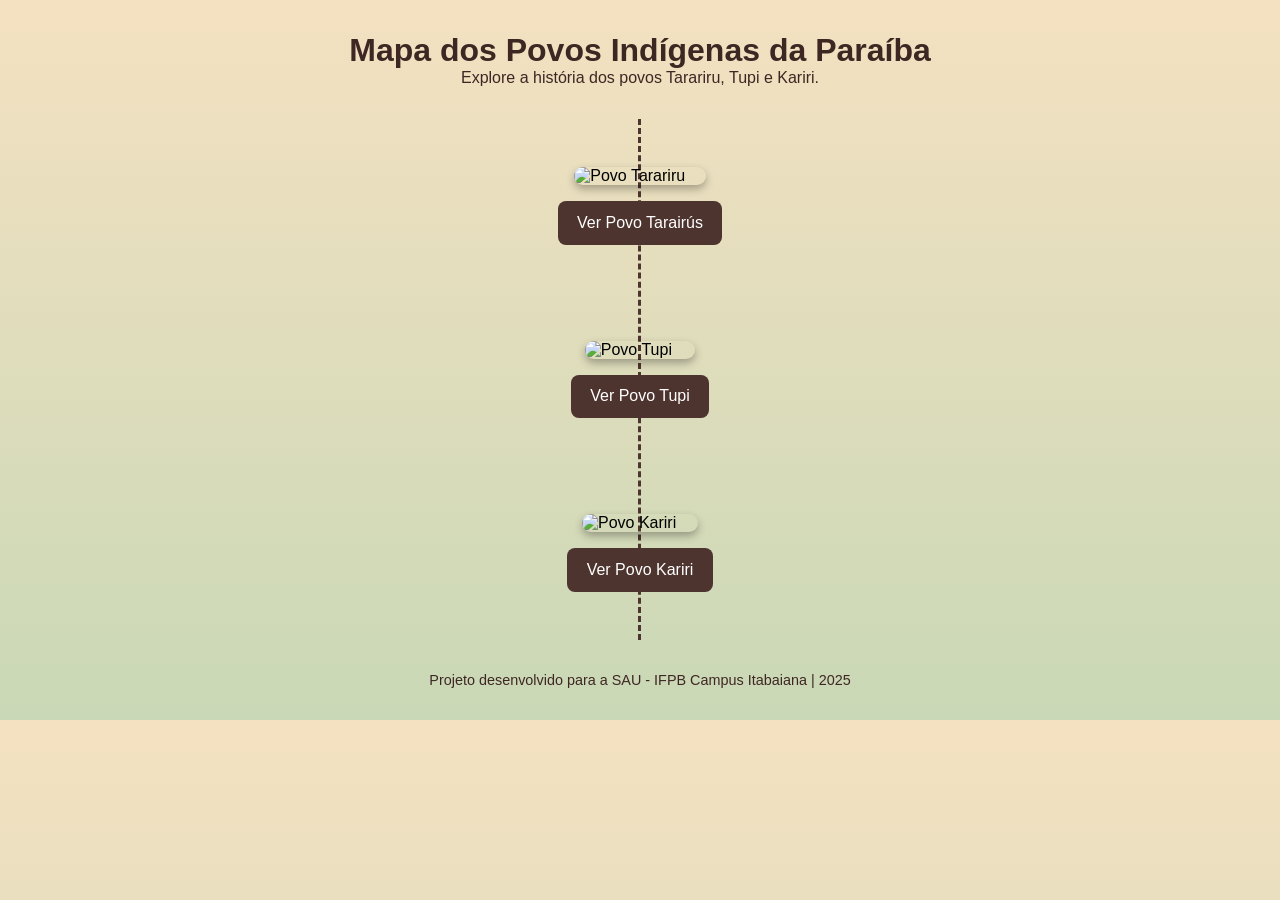
==== index.html @ 6c1794b5 "Rename Index.html to index.html" ====
<!DOCTYPE html><html lang="pt-BR">
<head>
  <meta charset="UTF-8">
  <meta name="viewport" content="width=device-width, initial-scale=1.0">
  <title>Mapa dos Povos Indígenas da Paraíba</title>
  <style>
    * {
      margin: 0;
      padding: 0;
      box-sizing: border-box;
    }
    body {
      font-family: 'Poppins', sans-serif;
      background: linear-gradient(180deg, #f4e1c1, #c9d8b6);
      overflow-x: hidden;
    }header {
  text-align: center;
  padding: 2rem;
  color: #3e2723;
}

.mapa {
  position: relative;
  width: 100%;
  max-width: 900px;
  margin: 0 auto;
  display: flex;
  flex-direction: column;
  align-items: center;
}

.linha-tracejada {
  position: absolute;
  top: 0;
  left: 50%;
  transform: translateX(-50%);
  width: 4px;
  height: 100%;
  border-left: 3px dashed #4e342e;
  z-index: 0;
}

.povo {
  position: relative;
  z-index: 1;
  display: flex;
  flex-direction: column;
  align-items: center;
  margin: 3rem 0;
}

.povo img {
  width: 80%;
  max-width: 320px;
  border-radius: 15px;
  box-shadow: 0 4px 8px rgba(0,0,0,0.3);
}

.povo button {
  margin-top: 1rem;
  background: #4e342e;
  color: #fff;
  border: none;
  padding: 0.8rem 1.2rem;
  border-radius: 8px;
  font-size: 1rem;
  cursor: pointer;
  transition: 0.3s;
}

.povo button:hover {
  background: #6d4c41;
}

footer {
  text-align: center;
  margin: 2rem;
  color: #3e2723;
  font-size: 0.9rem;
}

@media (max-width: 600px) {
  header h1 {
    font-size: 1.4rem;
  }
  .povo img {
    width: 90%;
  }
}

  </style>
</head>
<body>
  <header>
    <h1>Mapa dos Povos Indígenas da Paraíba</h1>
    <p>Explore a história dos povos Tarariru, Tupi e Kariri.</p>
  </header>  <main class="mapa">
    <div class="linha-tracejada"></div><div class="povo">
  <img src="https://auniao.pb.gov.br/noticias/caderno_paraiba/paraiba-e-sinonimo-de-terra-indigena/indios-potiguaras-roberto-guedes-4-1.jpg" alt="Povo Tarariru">
  <button onclick="window.location.href='tarariru.html'">Ver Povo Tarairús</button>
</div>

<div class="povo">
  <img src="https://upload.wikimedia.org/wikipedia/commons/0/00/Homtupinamba.jpg" alt="Povo Tupi">
  <button onclick="window.location.href='tupi.html'">Ver Povo Tupi</button>
</div>

<div class="povo">
  <img src="https://paraibacriativa.com.br/wp-content/uploads/2015/11/culturas_identitarias_indios_cariris1.jpg" alt="Povo Kariri">
  <button onclick="window.location.href='kariri.html'">Ver Povo Kariri</button>
</div>

  </main>  <footer>
    <p>Projeto desenvolvido para a SAU - IFPB Campus Itabaiana | 2025</p>
  </footer>
</body>
</html>
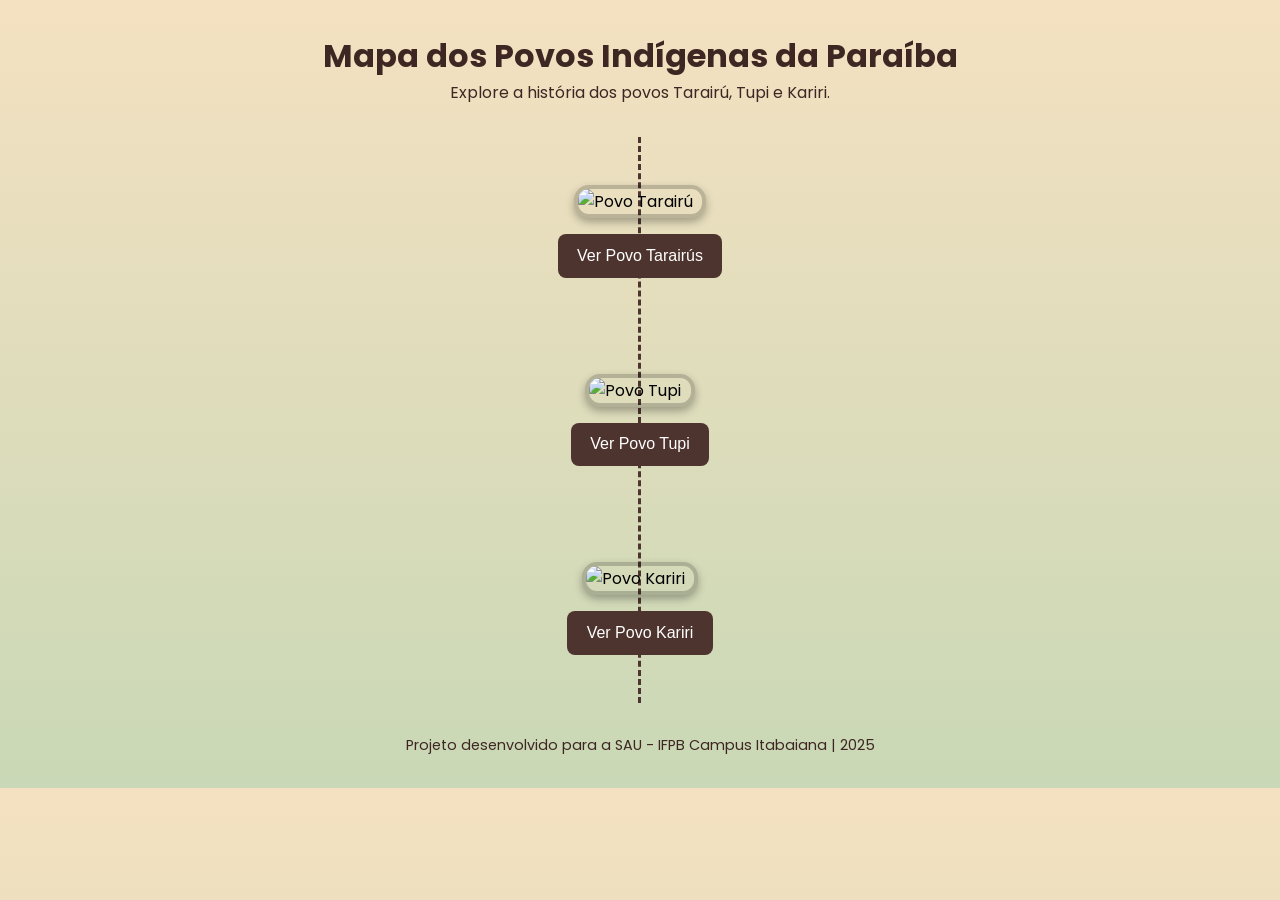
==== commit 7ade71f5: "Update index.html" ====
--- a/index.html
+++ b/index.html
@@ -1,116 +1,131 @@
-<!DOCTYPE html><html lang="pt-BR">
+<!DOCTYPE html>
+<html lang="pt-BR">
 <head>
   <meta charset="UTF-8">
   <meta name="viewport" content="width=device-width, initial-scale=1.0">
+  <meta name="description" content="Mapa interativo dos povos indígenas da Paraíba: Tarairús, Tupi e Kariri. Explore sua história, cultura e território.">
   <title>Mapa dos Povos Indígenas da Paraíba</title>
+
+  <!-- Importando a fonte Poppins -->
+  <link href="https://fonts.googleapis.com/css2?family=Poppins:wght@300;400;600;700&display=swap" rel="stylesheet">
+
   <style>
     * {
       margin: 0;
       padding: 0;
       box-sizing: border-box;
     }
+
     body {
       font-family: 'Poppins', sans-serif;
       background: linear-gradient(180deg, #f4e1c1, #c9d8b6);
       overflow-x: hidden;
-    }header {
-  text-align: center;
-  padding: 2rem;
-  color: #3e2723;
-}
+    }
 
-.mapa {
-  position: relative;
-  width: 100%;
-  max-width: 900px;
-  margin: 0 auto;
-  display: flex;
-  flex-direction: column;
-  align-items: center;
-}
+    header {
+      text-align: center;
+      padding: 2rem;
+      color: #3e2723;
+    }
 
-.linha-tracejada {
-  position: absolute;
-  top: 0;
-  left: 50%;
-  transform: translateX(-50%);
-  width: 4px;
-  height: 100%;
-  border-left: 3px dashed #4e342e;
-  z-index: 0;
-}
+    .mapa {
+      position: relative;
+      width: 100%;
+      max-width: 900px;
+      margin: 0 auto;
+      display: flex;
+      flex-direction: column;
+      align-items: center;
+    }
 
-.povo {
-  position: relative;
-  z-index: 1;
-  display: flex;
-  flex-direction: column;
-  align-items: center;
-  margin: 3rem 0;
-}
+    .linha-tracejada {
+      position: absolute;
+      top: 0;
+      left: 50%;
+      transform: translateX(-50%);
+      width: 4px;
+      height: 100%;
+      border-left: 3px dashed #4e342e;
+      z-index: 0;
+    }
 
-.povo img {
-  width: 80%;
-  max-width: 320px;
-  border-radius: 15px;
-  box-shadow: 0 4px 8px rgba(0,0,0,0.3);
-}
+    .povo {
+      position: relative;
+      z-index: 1;
+      display: flex;
+      flex-direction: column;
+      align-items: center;
+      margin: 3rem 0;
+    }
 
-.povo button {
-  margin-top: 1rem;
-  background: #4e342e;
-  color: #fff;
-  border: none;
-  padding: 0.8rem 1.2rem;
-  border-radius: 8px;
-  font-size: 1rem;
-  cursor: pointer;
-  transition: 0.3s;
-}
+    .povo img {
+      width: 80%;
+      max-width: 320px;
+      border-radius: 15px;
+      box-shadow: 0 4px 8px rgba(0,0,0,0.3);
+      border: 4px solid rgba(0,0,0,0.2);
+    }
 
-.povo button:hover {
-  background: #6d4c41;
-}
+    .povo button {
+      margin-top: 1rem;
+      background: #4e342e;
+      color: #fff;
+      border: none;
+      padding: 0.8rem 1.2rem;
+      border-radius: 8px;
+      font-size: 1rem;
+      cursor: pointer;
+      transition: 0.3s;
+    }
 
-footer {
-  text-align: center;
-  margin: 2rem;
-  color: #3e2723;
-  font-size: 0.9rem;
-}
+    .povo button:hover {
+      background: #6d4c41;
+    }
 
-@media (max-width: 600px) {
-  header h1 {
-    font-size: 1.4rem;
-  }
-  .povo img {
-    width: 90%;
-  }
-}
+    footer {
+      text-align: center;
+      margin: 2rem;
+      color: #3e2723;
+      font-size: 0.9rem;
+    }
 
+    @media (max-width: 600px) {
+      header h1 {
+        font-size: 1.4rem;
+      }
+      .povo img {
+        width: 90%;
+      }
+    }
   </style>
 </head>
+
 <body>
   <header>
     <h1>Mapa dos Povos Indígenas da Paraíba</h1>
-    <p>Explore a história dos povos Tarariru, Tupi e Kariri.</p>
-  </header>  <main class="mapa">
-    <div class="linha-tracejada"></div><div class="povo">
-  <img src="https://auniao.pb.gov.br/noticias/caderno_paraiba/paraiba-e-sinonimo-de-terra-indigena/indios-potiguaras-roberto-guedes-4-1.jpg" alt="Povo Tarariru">
-  <button onclick="window.location.href='tarariru.html'">Ver Povo Tarairús</button>
-</div>
+    <p>Explore a história dos povos Tarairú, Tupi e Kariri.</p>
+  </header>
 
-<div class="povo">
-  <img src="https://upload.wikimedia.org/wikipedia/commons/0/00/Homtupinamba.jpg" alt="Povo Tupi">
-  <button onclick="window.location.href='tupi.html'">Ver Povo Tupi</button>
-</div>
+  <main class="mapa">
+    <div class="linha-tracejada"></div>
 
-<div class="povo">
-  <img src="https://paraibacriativa.com.br/wp-content/uploads/2015/11/culturas_identitarias_indios_cariris1.jpg" alt="Povo Kariri">
-  <button onclick="window.location.href='kariri.html'">Ver Povo Kariri</button>
-</div>
+    <div class="povo">
+      <img src="https://auniao.pb.gov.br/noticias/caderno_paraiba/paraiba-e-sinonimo-de-terra-indigena/indios-potiguaras-roberto-guedes-4-1.jpg" alt="Povo Tarairú">
+      <button onclick="window.location.href='tarariru.html'">Ver Povo Tarairús</button>
+    </div>
 
-  </main>  <footer>
+    <div class="povo">
+      <img src="https://upload.wikimedia.org/wikipedia/commons/0/00/Homtupinamba.jpg" alt="Povo Tupi">
+      <button onclick="window.location.href='tupi.html'">Ver Povo Tupi</button>
+    </div>
+
+    <div class="povo">
+      <img src="https://paraibacriativa.com.br/wp-content/uploads/2015/11/culturas_identitarias_indios_cariris1.jpg" alt="Povo Kariri">
+      <button onclick="window.location.href='kariri.html'">Ver Povo Kariri</button>
+    </div>
+  </main>
+
+  <footer>
     <p>Projeto desenvolvido para a SAU - IFPB Campus Itabaiana | 2025</p>
   </footer>
 </body>
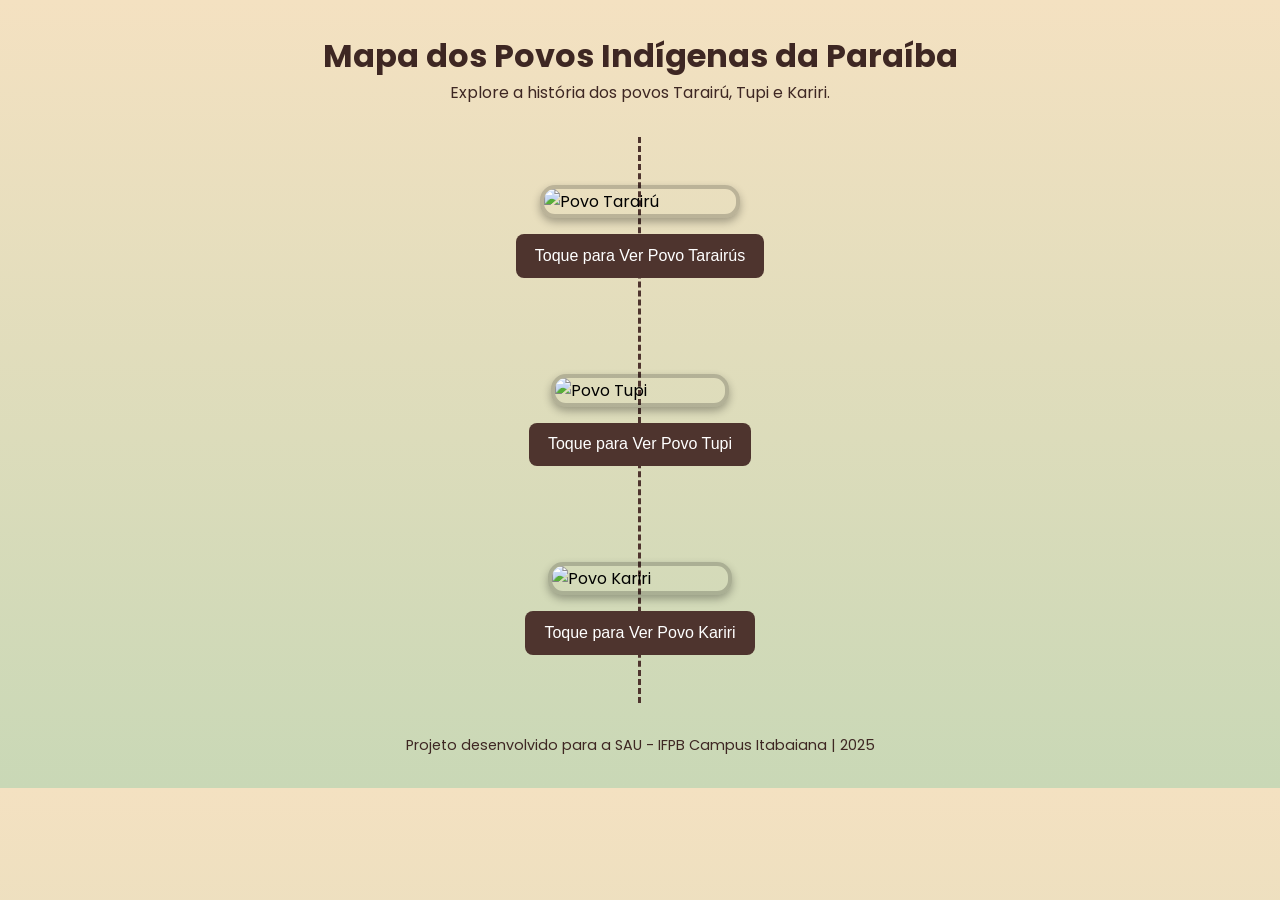
==== commit 7e313b60: "Atualizar o index.html" ====
--- a/index.html
+++ b/index.html
@@ -111,17 +111,17 @@
 
     <div class="povo">
       <img src="https://auniao.pb.gov.br/noticias/caderno_paraiba/paraiba-e-sinonimo-de-terra-indigena/indios-potiguaras-roberto-guedes-4-1.jpg" alt="Povo Tarairú">
-      <button onclick="window.location.href='tarariru.html'">Ver Povo Tarairús</button>
+      <button onclick="window.location.href='tarariru.html'">Toque para Ver Povo Tarairús</button>
     </div>
 
     <div class="povo">
       <img src="https://upload.wikimedia.org/wikipedia/commons/0/00/Homtupinamba.jpg" alt="Povo Tupi">
-      <button onclick="window.location.href='tupi.html'">Ver Povo Tupi</button>
+      <button onclick="window.location.href='tupi.html'">Toque para Ver Povo Tupi</button>
     </div>
 
     <div class="povo">
       <img src="https://paraibacriativa.com.br/wp-content/uploads/2015/11/culturas_identitarias_indios_cariris1.jpg" alt="Povo Kariri">
-      <button onclick="window.location.href='kariri.html'">Ver Povo Kariri</button>
+      <button onclick="window.location.href='kariri.html'">Toque para Ver Povo Kariri</button>
     </div>
   </main>
 
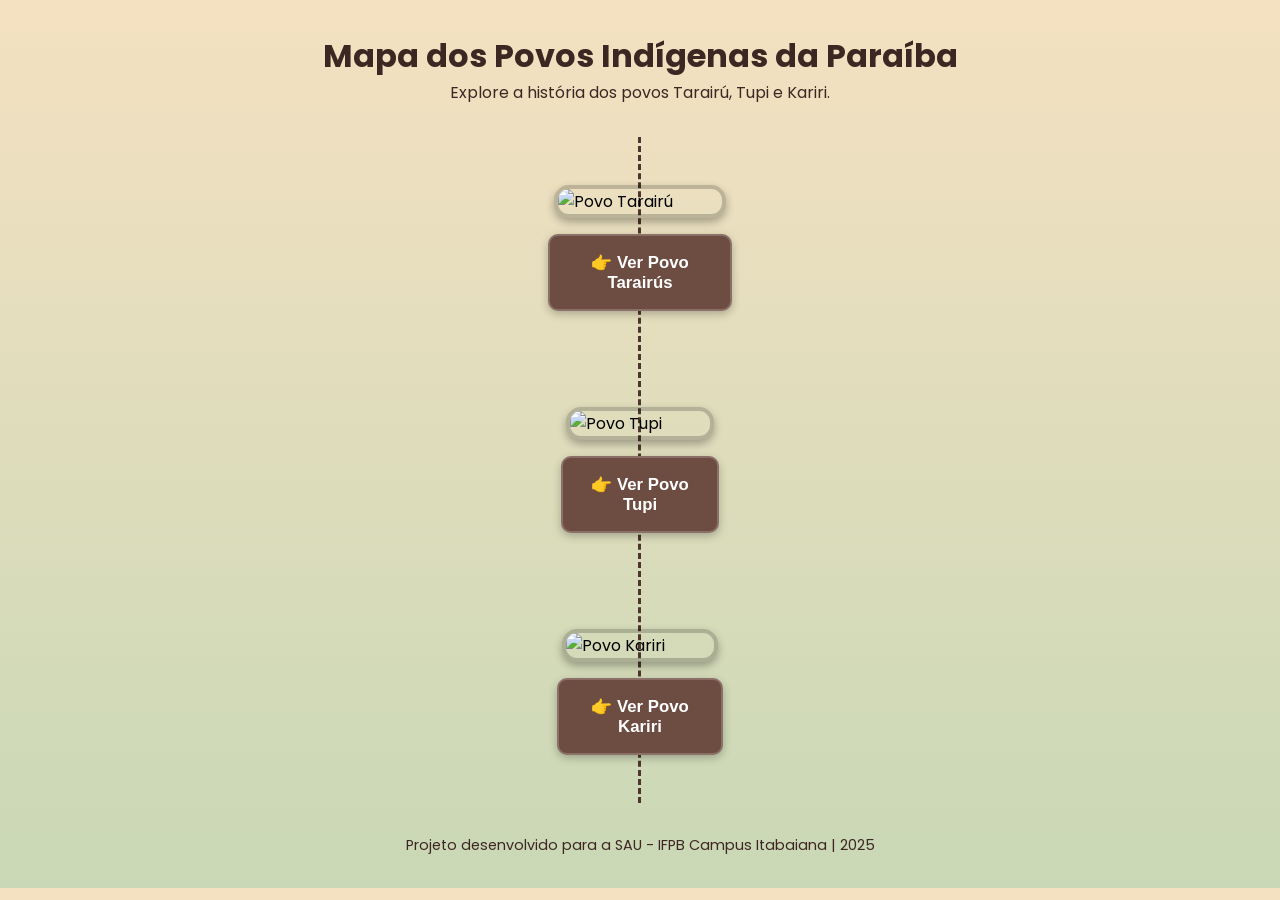
==== commit ef30b227: "Atualizar o index.html alteração de botões e adição de animação." ====
--- a/index.html
+++ b/index.html
@@ -6,7 +6,7 @@
   <meta name="description" content="Mapa interativo dos povos indígenas da Paraíba: Tarairús, Tupi e Kariri. Explore sua história, cultura e território.">
   <title>Mapa dos Povos Indígenas da Paraíba</title>
 
-  <!-- Importando a fonte Poppins -->
+  <!-- Fonte Poppins -->
   <link href="https://fonts.googleapis.com/css2?family=Poppins:wght@300;400;600;700&display=swap" rel="stylesheet">
 
   <style>
@@ -66,20 +66,41 @@
       border: 4px solid rgba(0,0,0,0.2);
     }
 
+    /* EFEITO PULSANTE + COR DISCRETA */
     .povo button {
       margin-top: 1rem;
-      background: #4e342e;
+      background: #6d4c41;
       color: #fff;
       border: none;
-      padding: 0.8rem 1.2rem;
-      border-radius: 8px;
-      font-size: 1rem;
+      padding: 1rem 1.4rem;
+      border-radius: 10px;
+      font-size: 1.05rem;
+      font-weight: 600;
       cursor: pointer;
-      transition: 0.3s;
+      width: 85%;
+      max-width: 300px;
+      text-align: center;
+      box-shadow: 0 3px 8px rgba(0,0,0,0.25);
+      border: 2px solid #ffffff33;
+      display: flex;
+      justify-content: center;
+      align-items: center;
+      gap: 8px;
+
+      /* efeito pulsante suave */
+      animation: pulse 1.9s infinite ease-in-out;
+      transition: 0.25s;
     }
 
     .povo button:hover {
-      background: #6d4c41;
+      background: #8d6e63;
+      transform: scale(1.05);
+    }
+
+    @keyframes pulse {
+      0% { transform: scale(1); }
+      50% { transform: scale(1.04); }
+      100% { transform: scale(1); }
     }
 
     footer {
@@ -111,17 +132,17 @@
 
     <div class="povo">
       <img src="https://auniao.pb.gov.br/noticias/caderno_paraiba/paraiba-e-sinonimo-de-terra-indigena/indios-potiguaras-roberto-guedes-4-1.jpg" alt="Povo Tarairú">
-      <button onclick="window.location.href='tarariru.html'">Toque para Ver Povo Tarairús</button>
+      <button onclick="window.location.href='tarariru.html'">👉 Ver Povo Tarairús</button>
     </div>
 
     <div class="povo">
       <img src="https://upload.wikimedia.org/wikipedia/commons/0/00/Homtupinamba.jpg" alt="Povo Tupi">
-      <button onclick="window.location.href='tupi.html'">Toque para Ver Povo Tupi</button>
+      <button onclick="window.location.href='tupi.html'">👉 Ver Povo Tupi</button>
     </div>
 
     <div class="povo">
       <img src="https://paraibacriativa.com.br/wp-content/uploads/2015/11/culturas_identitarias_indios_cariris1.jpg" alt="Povo Kariri">
-      <button onclick="window.location.href='kariri.html'">Toque para Ver Povo Kariri</button>
+      <button onclick="window.location.href='kariri.html'">👉 Ver Povo Kariri</button>
     </div>
   </main>
 
@@ -129,4 +150,4 @@
     <p>Projeto desenvolvido para a SAU - IFPB Campus Itabaiana | 2025</p>
   </footer>
 </body>
-</html>
+</html>
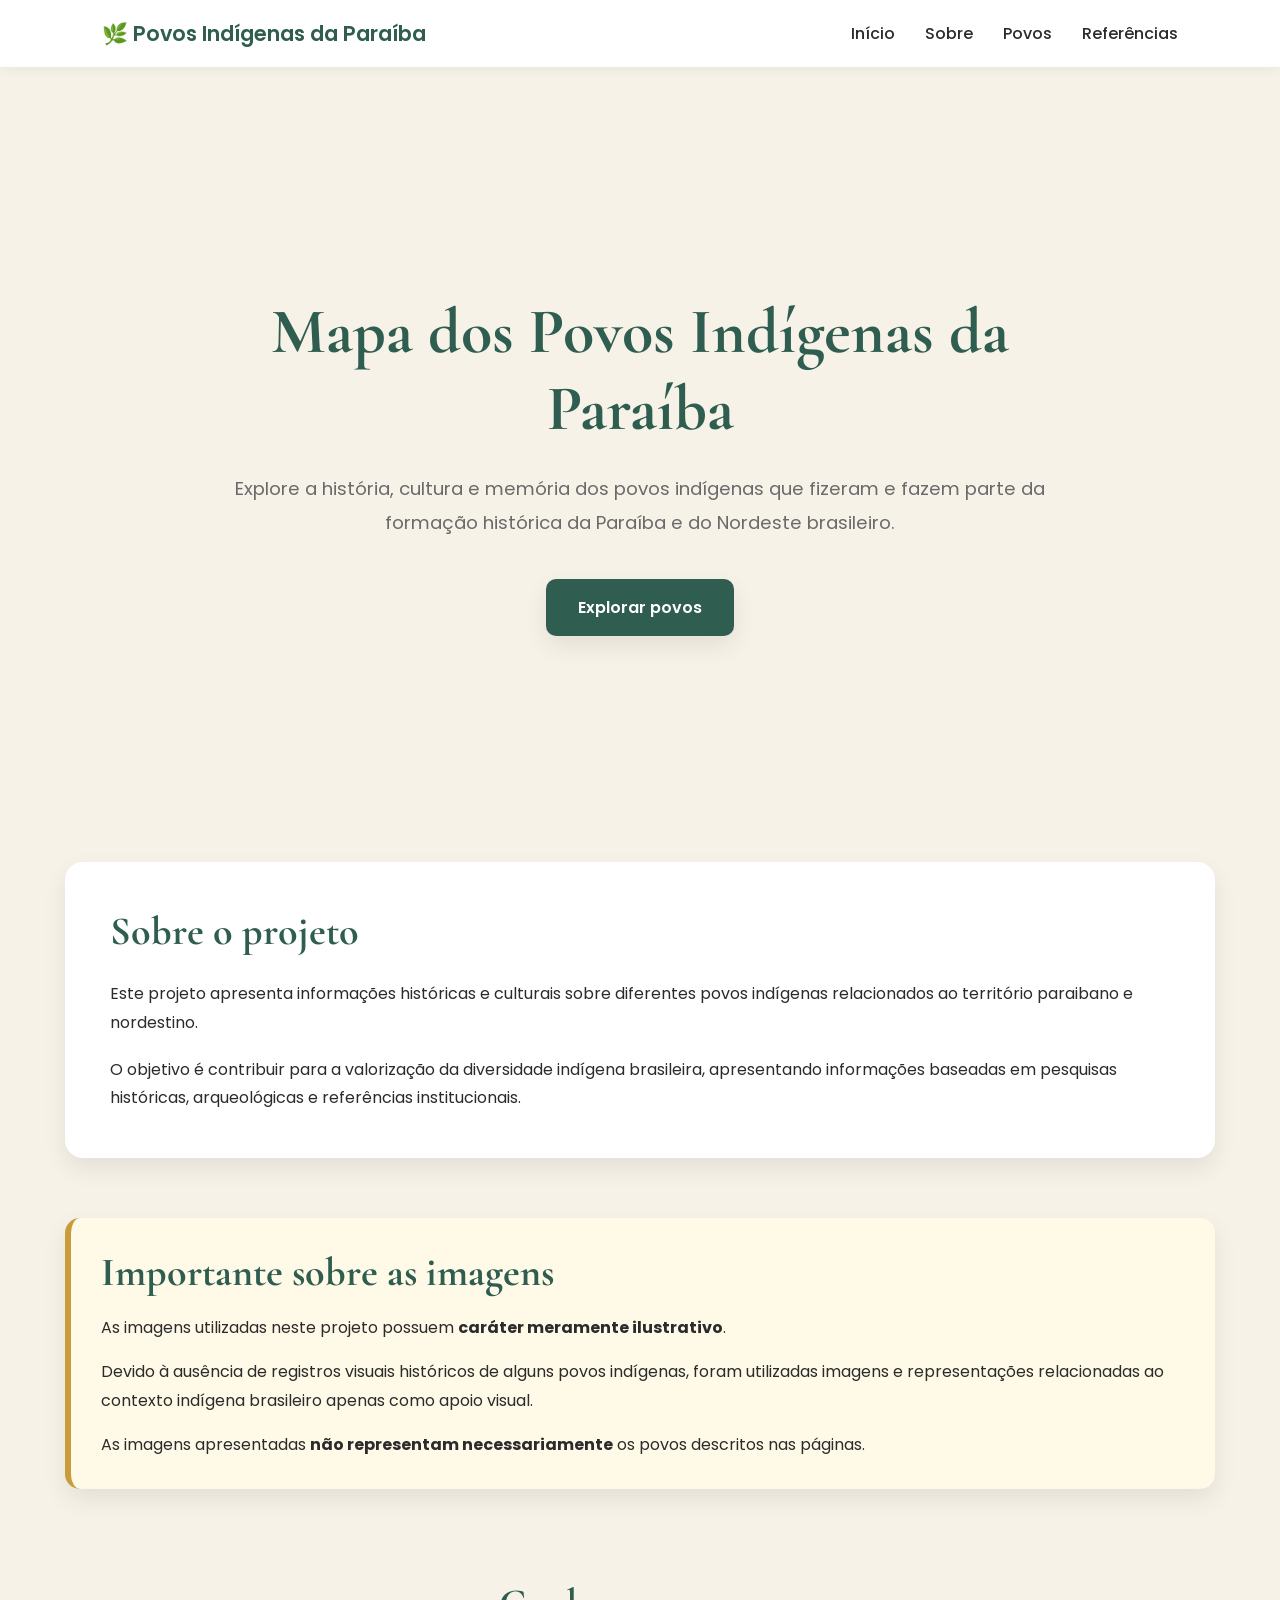
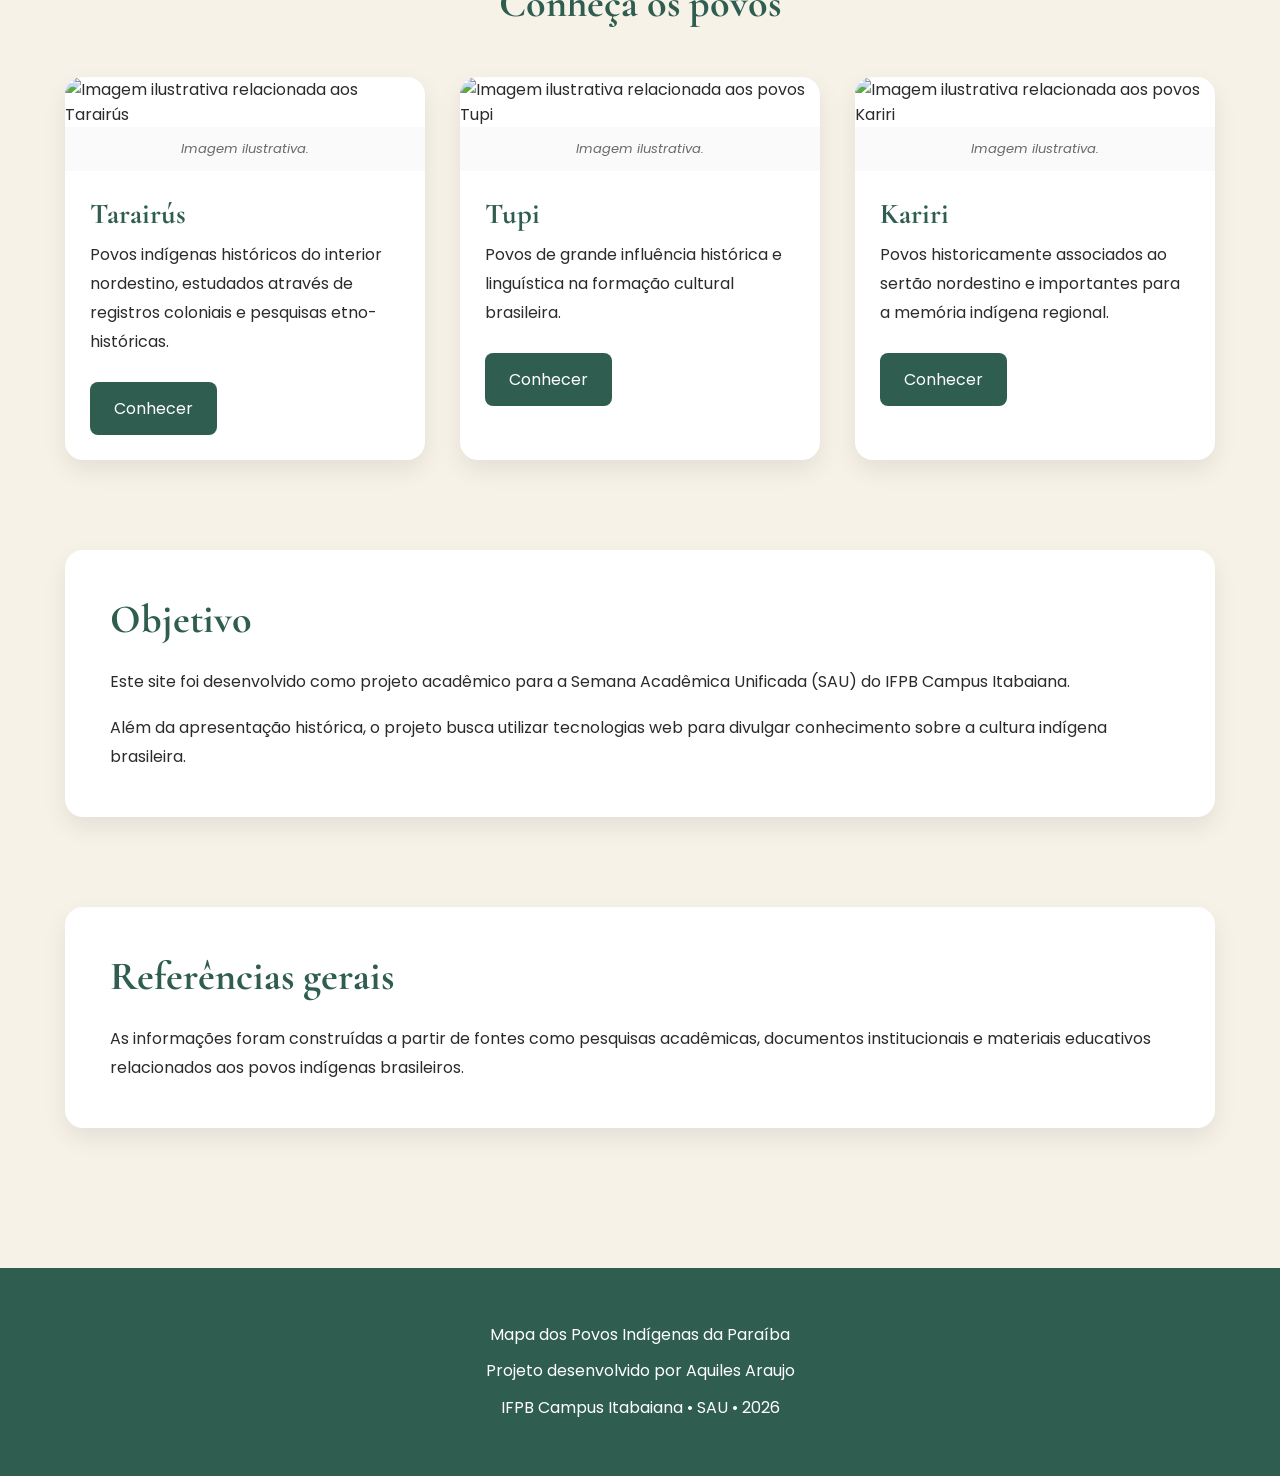
==== commit bc1e8146: "correções estruturais" ====
--- a/index.html
+++ b/index.html
@@ -1,153 +1,557 @@
 <!DOCTYPE html>
 <html lang="pt-BR">
+
 <head>
-  <meta charset="UTF-8">
-  <meta name="viewport" content="width=device-width, initial-scale=1.0">
-  <meta name="description" content="Mapa interativo dos povos indígenas da Paraíba: Tarairús, Tupi e Kariri. Explore sua história, cultura e território.">
-  <title>Mapa dos Povos Indígenas da Paraíba</title>
-
-  <!-- Fonte Poppins -->
-  <link href="https://fonts.googleapis.com/css2?family=Poppins:wght@300;400;600;700&display=swap" rel="stylesheet">
-
-  <style>
-    * {
-      margin: 0;
-      padding: 0;
-      box-sizing: border-box;
-    }
-
-    body {
-      font-family: 'Poppins', sans-serif;
-      background: linear-gradient(180deg, #f4e1c1, #c9d8b6);
-      overflow-x: hidden;
-    }
-
-    header {
-      text-align: center;
-      padding: 2rem;
-      color: #3e2723;
-    }
-
-    .mapa {
-      position: relative;
-      width: 100%;
-      max-width: 900px;
-      margin: 0 auto;
-      display: flex;
-      flex-direction: column;
-      align-items: center;
-    }
-
-    .linha-tracejada {
-      position: absolute;
-      top: 0;
-      left: 50%;
-      transform: translateX(-50%);
-      width: 4px;
-      height: 100%;
-      border-left: 3px dashed #4e342e;
-      z-index: 0;
-    }
-
-    .povo {
-      position: relative;
-      z-index: 1;
-      display: flex;
-      flex-direction: column;
-      align-items: center;
-      margin: 3rem 0;
-    }
-
-    .povo img {
-      width: 80%;
-      max-width: 320px;
-      border-radius: 15px;
-      box-shadow: 0 4px 8px rgba(0,0,0,0.3);
-      border: 4px solid rgba(0,0,0,0.2);
-    }
-
-    /* EFEITO PULSANTE + COR DISCRETA */
-    .povo button {
-      margin-top: 1rem;
-      background: #6d4c41;
-      color: #fff;
-      border: none;
-      padding: 1rem 1.4rem;
-      border-radius: 10px;
-      font-size: 1.05rem;
-      font-weight: 600;
-      cursor: pointer;
-      width: 85%;
-      max-width: 300px;
-      text-align: center;
-      box-shadow: 0 3px 8px rgba(0,0,0,0.25);
-      border: 2px solid #ffffff33;
-      display: flex;
-      justify-content: center;
-      align-items: center;
-      gap: 8px;
-
-      /* efeito pulsante suave */
-      animation: pulse 1.9s infinite ease-in-out;
-      transition: 0.25s;
-    }
-
-    .povo button:hover {
-      background: #8d6e63;
-      transform: scale(1.05);
-    }
-
-    @keyframes pulse {
-      0% { transform: scale(1); }
-      50% { transform: scale(1.04); }
-      100% { transform: scale(1); }
-    }
-
-    footer {
-      text-align: center;
-      margin: 2rem;
-      color: #3e2723;
-      font-size: 0.9rem;
-    }
-
-    @media (max-width: 600px) {
-      header h1 {
-        font-size: 1.4rem;
-      }
-      .povo img {
-        width: 90%;
-      }
-    }
-  </style>
+
+    <meta charset="UTF-8">
+
+    <meta name="viewport" content="width=device-width, initial-scale=1.0">
+
+
+    <meta name="description"
+    content="Mapa dos Povos Indígenas da Paraíba: conheça aspectos históricos e culturais dos povos Tarairú, Tupi e Kariri.">
+
+
+    <title>
+        Povos Indígenas da Paraíba
+    </title>
+
+
+
+    <!-- Fontes -->
+
+    <link rel="preconnect" href="https://fonts.googleapis.com">
+
+    <link rel="preconnect" href="https://fonts.gstatic.com" crossorigin>
+
+
+    <link
+    href="https://fonts.googleapis.com/css2?family=Cormorant+Garamond:wght@600;700&family=Poppins:wght@300;400;500;600&display=swap"
+    rel="stylesheet">
+
+
+
+    <!-- CSS -->
+
+    <link rel="stylesheet" href="css/global.css">
+
+    <link rel="stylesheet" href="css/home.css">
+
+
 </head>
 
+
+
 <body>
-  <header>
-    <h1>Mapa dos Povos Indígenas da Paraíba</h1>
-    <p>Explore a história dos povos Tarairú, Tupi e Kariri.</p>
-  </header>
-
-  <main class="mapa">
-    <div class="linha-tracejada"></div>
-
-    <div class="povo">
-      <img src="https://auniao.pb.gov.br/noticias/caderno_paraiba/paraiba-e-sinonimo-de-terra-indigena/indios-potiguaras-roberto-guedes-4-1.jpg" alt="Povo Tarairú">
-      <button onclick="window.location.href='tarariru.html'">👉 Ver Povo Tarairús</button>
-    </div>
-
-    <div class="povo">
-      <img src="https://upload.wikimedia.org/wikipedia/commons/0/00/Homtupinamba.jpg" alt="Povo Tupi">
-      <button onclick="window.location.href='tupi.html'">👉 Ver Povo Tupi</button>
-    </div>
-
-    <div class="povo">
-      <img src="https://paraibacriativa.com.br/wp-content/uploads/2015/11/culturas_identitarias_indios_cariris1.jpg" alt="Povo Kariri">
-      <button onclick="window.location.href='kariri.html'">👉 Ver Povo Kariri</button>
-    </div>
-  </main>
-
-  <footer>
-    <p>Projeto desenvolvido para a SAU - IFPB Campus Itabaiana | 2025</p>
-  </footer>
+
+
+
+<header>
+
+
+<div class="logo">
+
+🌿 Povos Indígenas da Paraíba
+
+</div>
+
+
+
+<nav>
+
+
+<a href="#inicio">
+
+Início
+
+</a>
+
+
+<a href="#sobre">
+
+Sobre
+
+</a>
+
+
+<a href="#povos">
+
+Povos
+
+</a>
+
+
+<a href="#referencias">
+
+Referências
+
+</a>
+
+
+</nav>
+
+
+</header>
+
+
+
+
+
+
+
+<main>
+
+
+
+
+
+<section class="hero" id="inicio">
+
+
+<div class="hero-texto">
+
+
+<h1>
+
+Mapa dos Povos Indígenas da Paraíba
+
+</h1>
+
+
+
+<p>
+
+Explore a história, cultura e memória dos povos
+indígenas que fizeram e fazem parte da formação
+histórica da Paraíba e do Nordeste brasileiro.
+
+</p>
+
+
+
+<a href="#povos">
+
+Explorar povos
+
+</a>
+
+
+</div>
+
+
+</section>
+
+
+
+
+
+
+
+
+
+<section class="introducao" id="sobre">
+
+
+<h2>
+
+Sobre o projeto
+
+</h2>
+
+
+<p>
+
+Este projeto apresenta informações históricas e
+culturais sobre diferentes povos indígenas
+relacionados ao território paraibano e nordestino.
+
+</p>
+
+
+
+<p>
+
+O objetivo é contribuir para a valorização da
+diversidade indígena brasileira, apresentando
+informações baseadas em pesquisas históricas,
+arqueológicas e referências institucionais.
+
+</p>
+
+
+</section>
+
+
+
+
+
+
+
+
+
+<section class="aviso">
+
+
+<h2>
+
+Importante sobre as imagens
+
+</h2>
+
+
+
+<p>
+
+As imagens utilizadas neste projeto possuem
+<strong>caráter meramente ilustrativo</strong>.
+
+</p>
+
+
+
+<p>
+
+Devido à ausência de registros visuais históricos
+de alguns povos indígenas, foram utilizadas imagens
+e representações relacionadas ao contexto indígena
+brasileiro apenas como apoio visual.
+
+</p>
+
+
+
+<p>
+
+As imagens apresentadas
+<strong>não representam necessariamente</strong>
+os povos descritos nas páginas.
+
+</p>
+
+
+</section>
+
+
+
+
+
+
+
+
+
+<section class="povos" id="povos">
+
+
+<h2>
+
+Conheça os povos
+
+</h2>
+
+
+
+
+
+<div class="cards">
+
+
+
+
+
+
+
+<article class="card">
+
+
+<figure>
+
+
+<img
+
+src="https://utpictura18.univ-amu.fr/system/files/styles/notice_square_l/private/notices/007/haute_def/007096.jpg?h=5df13780&itok=404KECAd"
+
+alt="Imagem ilustrativa relacionada aos Tarairús">
+
+
+<figcaption>
+
+Imagem ilustrativa.
+
+</figcaption>
+
+
+</figure>
+
+
+
+<h3>
+
+Tarairús
+
+</h3>
+
+
+
+<p>
+
+Povos indígenas históricos do interior
+nordestino, estudados através de registros
+coloniais e pesquisas etno-históricas.
+
+</p>
+
+
+
+<a href="html/tarairu.html">
+
+Conhecer
+
+</a>
+
+
+</article>
+
+
+
+
+
+
+
+
+
+<article class="card">
+
+
+<figure>
+
+
+<img
+
+src="https://upload.wikimedia.org/wikipedia/commons/0/00/Homtupinamba.jpg"
+
+alt="Imagem ilustrativa relacionada aos povos Tupi">
+
+
+<figcaption>
+
+Imagem ilustrativa.
+
+</figcaption>
+
+
+</figure>
+
+
+
+<h3>
+
+Tupi
+
+</h3>
+
+
+
+<p>
+
+Povos de grande influência histórica e
+linguística na formação cultural brasileira.
+
+</p>
+
+
+
+<a href="html/tupi.html">
+
+Conhecer
+
+</a>
+
+
+</article>
+
+
+
+
+
+
+
+
+
+<article class="card">
+
+
+<figure>
+
+
+<img
+
+src="https://paraibacriativa.com.br/wp-content/uploads/2015/11/culturas_identitarias_indios_cariris1.jpg"
+
+alt="Imagem ilustrativa relacionada aos povos Kariri">
+
+
+<figcaption>
+
+Imagem ilustrativa.
+
+</figcaption>
+
+
+</figure>
+
+
+
+<h3>
+
+Kariri
+
+</h3>
+
+
+
+<p>
+
+Povos historicamente associados ao sertão
+nordestino e importantes para a memória
+indígena regional.
+
+</p>
+
+
+
+<a href="html/kariri.html">
+
+Conhecer
+
+</a>
+
+
+</article>
+
+
+
+
+
+
+
+</div>
+
+
+
+</section>
+
+
+
+
+
+
+
+
+
+<section class="sobre-projeto">
+
+
+<h2>
+
+Objetivo
+
+</h2>
+
+
+
+<p>
+
+Este site foi desenvolvido como projeto acadêmico
+para a Semana Acadêmica Unificada (SAU) do IFPB
+Campus Itabaiana.
+
+</p>
+
+
+
+<p>
+
+Além da apresentação histórica, o projeto busca
+utilizar tecnologias web para divulgar conhecimento
+sobre a cultura indígena brasileira.
+
+</p>
+
+
+</section>
+
+
+
+
+
+
+
+
+
+<section class="sobre-projeto" id="referencias">
+
+
+<h2>
+
+Referências gerais
+
+</h2>
+
+
+<p>
+
+As informações foram construídas a partir de fontes
+como pesquisas acadêmicas, documentos institucionais
+e materiais educativos relacionados aos povos
+indígenas brasileiros.
+
+</p>
+
+
+</section>
+
+
+
+
+
+</main>
+
+
+
+
+
+
+
+<footer>
+
+
+<p>
+
+Mapa dos Povos Indígenas da Paraíba
+
+</p>
+
+
+<p>
+
+Projeto desenvolvido por Aquiles Araujo
+
+</p>
+
+
+<p>
+
+IFPB Campus Itabaiana • SAU • <span class="ano"></span>
+
+</p>
+
+
+</footer>
+
+
+
+
+<script src="js/main.js"></script>
 </body>
+
 </html>
--- a/css/global.css
+++ b/css/global.css
@@ -0,0 +1,417 @@
+/* ===========================
+   RESET
+=========================== */
+
+*{
+    margin:0;
+    padding:0;
+    box-sizing:border-box;
+}
+
+html{
+    scroll-behavior:smooth;
+}
+
+:root{
+
+    --background:#F6F2E8;
+    --surface:#FFFFFF;
+
+    --primary:#2F5D50;
+    --secondary:#8B5E34;
+    --accent:#C89B3C;
+
+    --text:#2B2B2B;
+    --text-light:#6A6A6A;
+
+    --border:#E4DDD1;
+
+    --shadow:0 10px 25px rgba(0,0,0,.08);
+
+}
+
+body{
+
+    background:var(--background);
+
+    color:var(--text);
+
+    font-family:'Poppins',sans-serif;
+
+}
+
+/* ===========================
+   TIPOGRAFIA
+=========================== */
+
+h1,
+h2,
+h3{
+
+    font-family:'Cormorant Garamond',serif;
+
+    color:var(--primary);
+
+}
+
+h1{
+
+    font-size:4rem;
+
+}
+
+h2{
+
+    font-size:2.5rem;
+
+}
+
+h3{
+
+    font-size:1.8rem;
+
+}
+
+p{
+
+    line-height:1.8;
+
+}
+
+/* ===========================
+   LINKS
+=========================== */
+
+a{
+
+    text-decoration:none;
+
+    color:inherit;
+
+}
+
+/* ===========================
+   HEADER
+=========================== */
+
+header{
+
+    position:sticky;
+
+    top:0;
+
+    z-index:999;
+
+    background:white;
+
+    box-shadow:0 2px 12px rgba(0,0,0,.06);
+
+    display:flex;
+
+    justify-content:space-between;
+
+    align-items:center;
+
+    padding:18px 8%;
+
+}
+
+.logo{
+
+    font-weight:600;
+
+    color:var(--primary);
+
+    font-size:1.3rem;
+
+}
+
+nav{
+
+    display:flex;
+
+    gap:30px;
+
+}
+
+nav a{
+
+    position:relative;
+
+    font-weight:500;
+
+    transition:.3s;
+
+}
+
+nav a::after{
+
+    content:"";
+
+    position:absolute;
+
+    left:0;
+
+    bottom:-5px;
+
+    width:0;
+
+    height:2px;
+
+    background:var(--accent);
+
+    transition:.3s;
+
+}
+
+nav a:hover::after{
+
+    width:100%;
+
+}
+
+/* ===========================
+   MAIN
+=========================== */
+
+main{
+
+    max-width:1200px;
+
+    margin:auto;
+
+    padding:60px 25px;
+
+}
+
+/* ===========================
+   BOTÕES
+=========================== */
+
+.btn{
+
+    display:inline-flex;
+
+    align-items:center;
+
+    justify-content:center;
+
+    padding:15px 28px;
+
+    background:var(--primary);
+
+    color:white;
+
+    border-radius:8px;
+
+    transition:.3s;
+
+    font-weight:600;
+
+}
+
+.btn:hover{
+
+    background:#23483e;
+
+    transform:translateY(-3px);
+
+}
+
+/* ===========================
+   FOOTER
+=========================== */
+
+footer{
+
+    margin-top:80px;
+
+    background:var(--primary);
+
+    color:white;
+
+    text-align:center;
+
+    padding:45px;
+
+}
+
+footer p{
+
+    margin:8px 0;
+
+}
+
+/* ===========================
+   RESPONSIVIDADE
+=========================== */
+
+@media(max-width:900px){
+
+header{
+
+    flex-direction:column;
+
+    gap:20px;
+
+}
+
+nav{
+
+    flex-wrap:wrap;
+
+    justify-content:center;
+
+}
+
+h1{
+
+    font-size:3rem;
+
+}
+
+h2{
+
+    font-size:2rem;
+
+}
+
+}
+/* ===========================
+   MENU MOBILE
+=========================== */
+
+
+.menu-mobile{
+
+    display:none;
+
+    background:none;
+
+    border:none;
+
+    font-size:2rem;
+
+    cursor:pointer;
+
+}
+
+
+
+
+@media(max-width:700px){
+
+
+.menu-mobile{
+
+    display:block;
+
+}
+
+
+nav{
+
+    display:none;
+
+    flex-direction:column;
+
+    width:100%;
+
+    text-align:center;
+
+}
+
+
+nav.ativo{
+
+    display:flex;
+
+}
+
+
+}
+
+
+
+
+/* ===========================
+   ANIMAÇÕES JS
+=========================== */
+
+
+.animar{
+
+    opacity:0;
+
+    transform:translateY(30px);
+
+    transition:.7s ease;
+
+}
+
+
+
+.mostrar{
+
+    opacity:1;
+
+    transform:translateY(0);
+
+}
+
+
+
+/* ===========================
+   VOLTAR AO TOPO
+=========================== */
+
+
+.topo{
+
+    position:fixed;
+
+    right:25px;
+
+    bottom:25px;
+
+    width:45px;
+
+    height:45px;
+
+    border-radius:50%;
+
+    border:none;
+
+    background:var(--primary);
+
+    color:white;
+
+    font-size:1.5rem;
+
+    cursor:pointer;
+
+    opacity:0;
+
+    pointer-events:none;
+
+    transition:.3s;
+
+}
+
+
+
+.topo.visivel{
+
+    opacity:1;
+
+    pointer-events:auto;
+
+}
+
+
+
+.topo:hover{
+
+    transform:translateY(-5px);
+
+}
--- a/css/home.css
+++ b/css/home.css
@@ -0,0 +1,376 @@
+/* ===================================
+   HERO
+=================================== */
+
+.hero{
+
+    min-height:75vh;
+
+    display:flex;
+
+    align-items:center;
+    justify-content:center;
+
+    text-align:center;
+
+    padding:40px 20px;
+
+}
+
+.hero-texto{
+
+    max-width:850px;
+
+}
+
+.hero h1{
+
+    margin-bottom:25px;
+
+}
+
+.hero p{
+
+    font-size:1.15rem;
+
+    color:var(--text-light);
+
+    margin-bottom:40px;
+
+}
+
+.hero a{
+
+    display:inline-block;
+
+    background:var(--primary);
+
+    color:white;
+
+    padding:16px 32px;
+
+    border-radius:10px;
+
+    font-weight:600;
+
+    transition:.3s;
+
+    box-shadow:var(--shadow);
+
+}
+
+.hero a:hover{
+
+    transform:translateY(-5px);
+
+    background:#25463c;
+
+}
+
+/* ===================================
+   INTRODUÇÃO
+=================================== */
+
+.introducao{
+
+    background:var(--surface);
+
+    border-radius:18px;
+
+    padding:45px;
+
+    margin-top:60px;
+
+    box-shadow:var(--shadow);
+
+}
+
+.introducao h2{
+
+    margin-bottom:25px;
+
+}
+
+.introducao p{
+
+    margin-top:18px;
+
+}
+
+/* ===================================
+   AVISO
+=================================== */
+
+.aviso{
+
+    margin-top:60px;
+
+    background:#FFF9E7;
+
+    border-left:6px solid var(--accent);
+
+    padding:30px;
+
+    border-radius:15px;
+
+    box-shadow:var(--shadow);
+
+}
+
+.aviso h2{
+
+    margin-bottom:18px;
+
+}
+
+.aviso p{
+
+    margin-top:15px;
+
+}
+
+/* ===================================
+   POVOS
+=================================== */
+
+.povos{
+
+    margin-top:90px;
+
+}
+
+.povos h2{
+
+    text-align:center;
+
+    margin-bottom:50px;
+
+}
+
+/* ===================================
+   CARDS
+=================================== */
+
+.cards{
+
+    display:grid;
+
+    grid-template-columns:repeat(auto-fit,minmax(300px,1fr));
+
+    gap:35px;
+
+}
+
+.card{
+
+    background:white;
+
+    border-radius:18px;
+
+    overflow:hidden;
+
+    box-shadow:var(--shadow);
+
+    transition:.35s;
+
+}
+
+.card:hover{
+
+    transform:translateY(-10px);
+
+}
+
+.card figure{
+
+    margin:0;
+
+}
+
+.card img{
+
+    width:100%;
+
+    height:240px;
+
+    object-fit:cover;
+
+}
+
+.card figcaption{
+
+    padding:12px;
+
+    font-size:.82rem;
+
+    text-align:center;
+
+    color:var(--text-light);
+
+    background:#fafafa;
+
+    font-style:italic;
+
+}
+
+.card h3{
+
+    padding:25px 25px 10px;
+
+}
+
+.card p{
+
+    padding:0 25px;
+
+}
+
+.card a{
+
+    display:inline-block;
+
+    margin:25px;
+
+    background:var(--primary);
+
+    color:white;
+
+    padding:14px 24px;
+
+    border-radius:8px;
+
+    transition:.3s;
+
+}
+
+.card a:hover{
+
+    background:#24473d;
+
+}
+
+/* ===================================
+   SOBRE O PROJETO
+=================================== */
+
+.sobre-projeto{
+
+    margin-top:90px;
+
+    background:white;
+
+    border-radius:18px;
+
+    padding:45px;
+
+    box-shadow:var(--shadow);
+
+}
+
+.sobre-projeto h2{
+
+    margin-bottom:25px;
+
+}
+
+.sobre-projeto p{
+
+    margin-top:18px;
+
+}
+
+/* ===================================
+   ANIMAÇÃO
+=================================== */
+
+.hero,
+.introducao,
+.aviso,
+.card,
+.sobre-projeto{
+
+    animation:fade .8s ease;
+
+}
+
+@keyframes fade{
+
+from{
+
+opacity:0;
+
+transform:translateY(20px);
+
+}
+
+to{
+
+opacity:1;
+
+transform:translateY(0);
+
+}
+
+}
+
+/* ===================================
+   RESPONSIVO
+=================================== */
+
+@media(max-width:900px){
+
+.hero{
+
+min-height:60vh;
+
+}
+
+.hero h1{
+
+font-size:3rem;
+
+}
+
+.hero p{
+
+font-size:1rem;
+
+}
+
+.introducao,
+.aviso,
+.sobre-projeto{
+
+padding:30px;
+
+}
+
+}
+
+@media(max-width:600px){
+
+.cards{
+
+grid-template-columns:1fr;
+
+}
+
+.hero{
+
+padding:20px;
+
+}
+
+.hero h1{
+
+font-size:2.4rem;
+
+}
+
+.hero a{
+
+width:100%;
+
+}
+
+}
